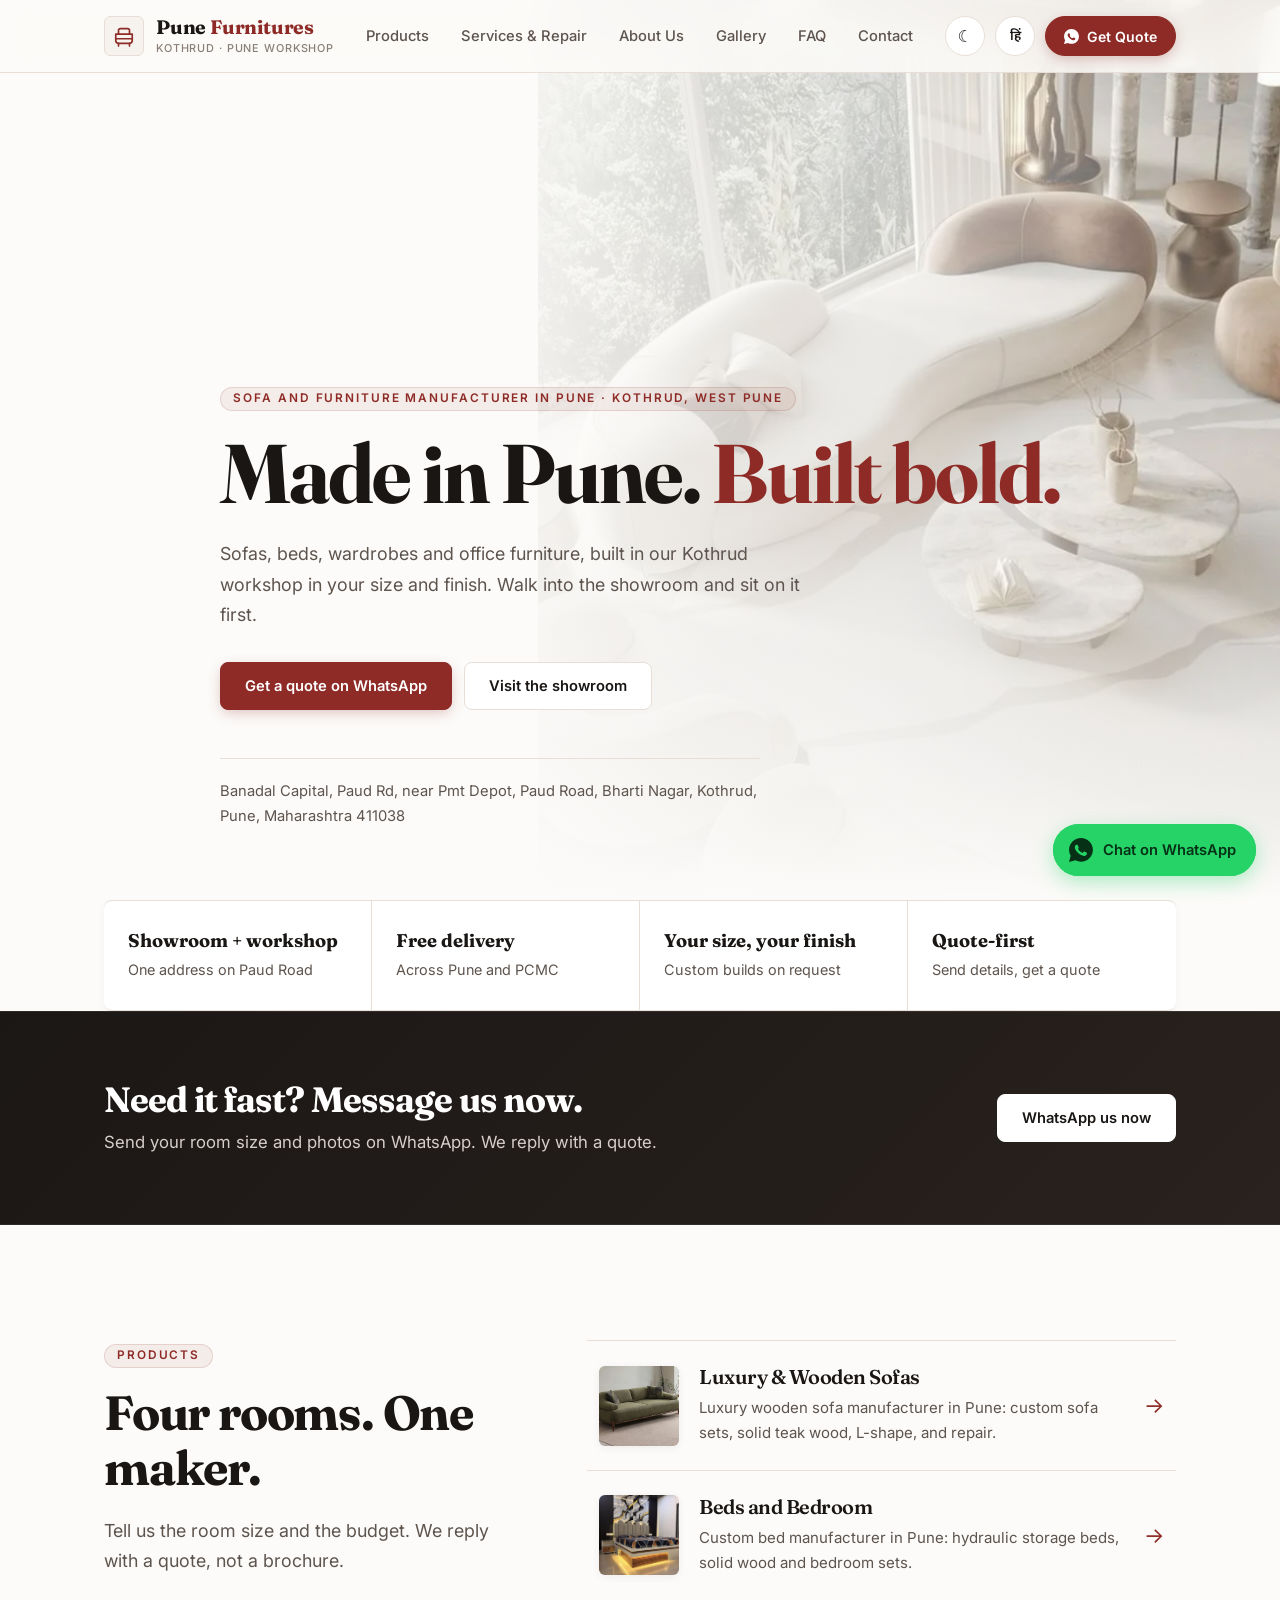
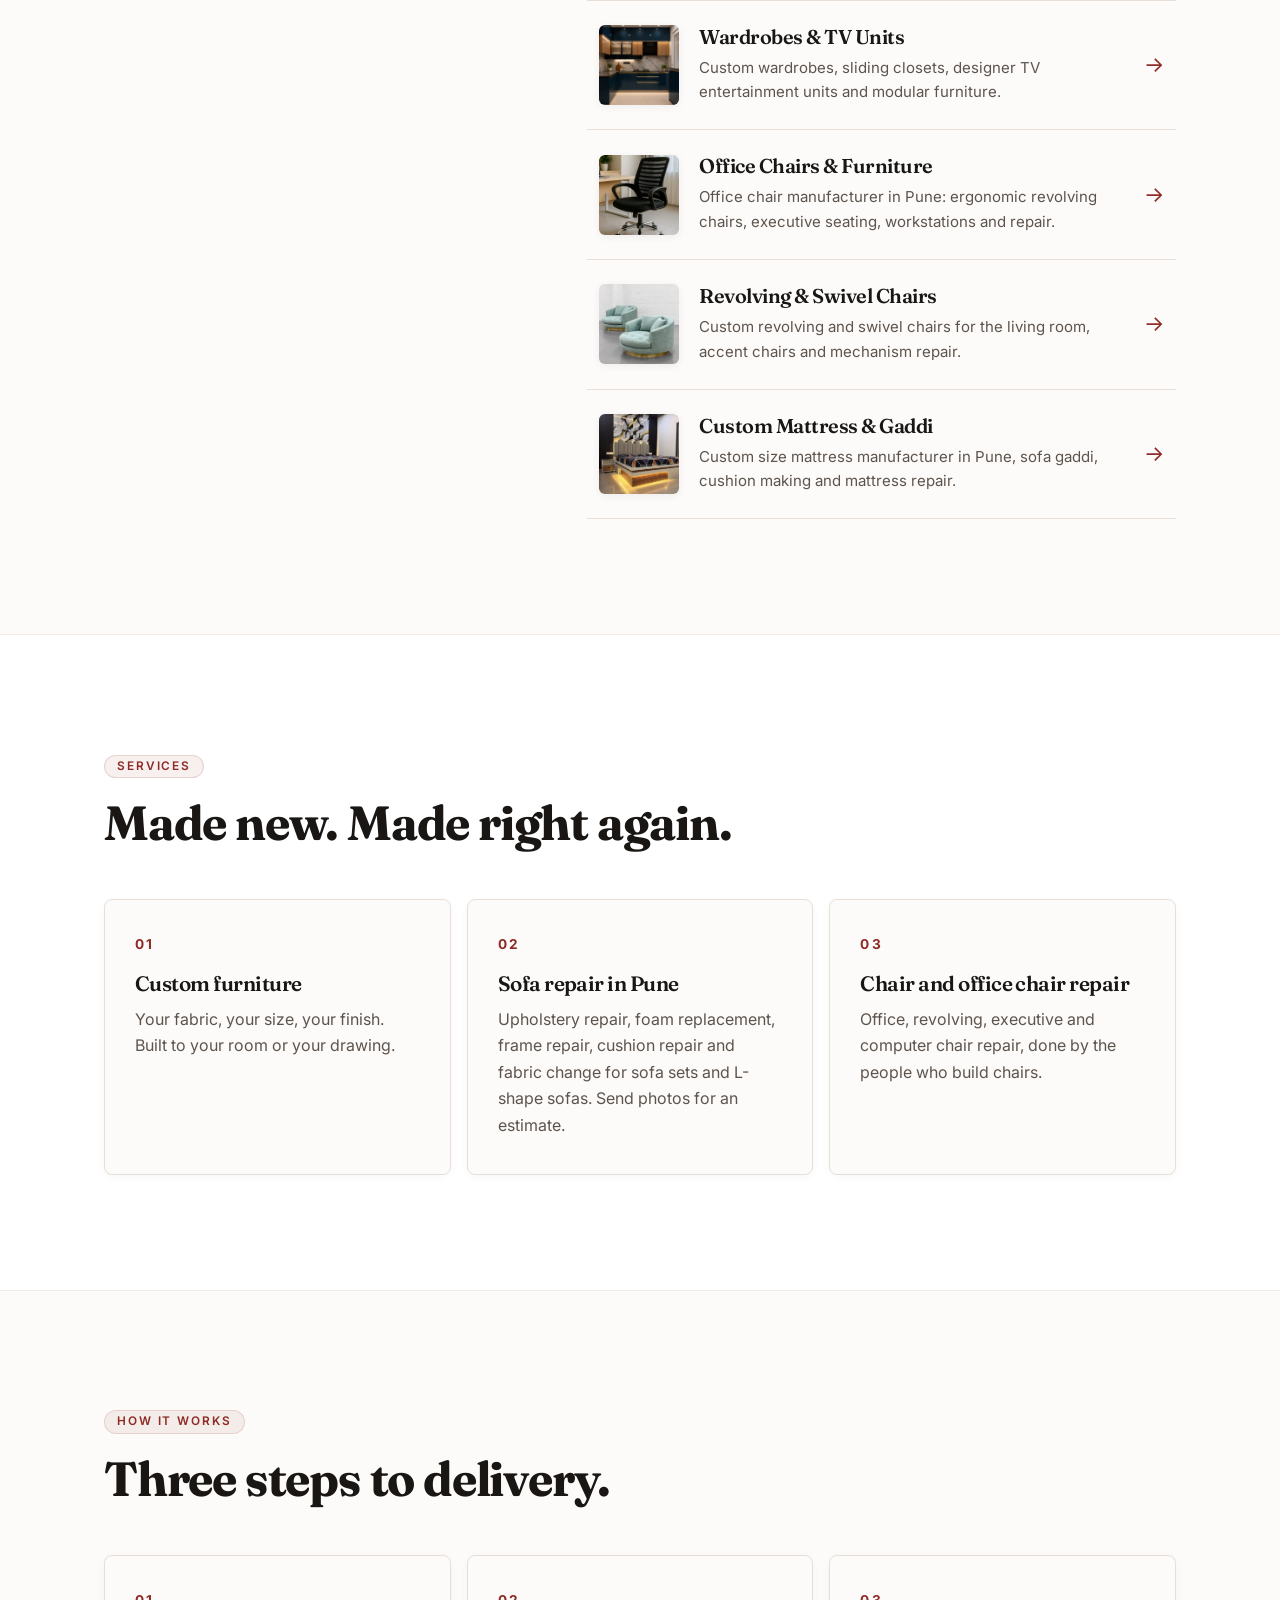
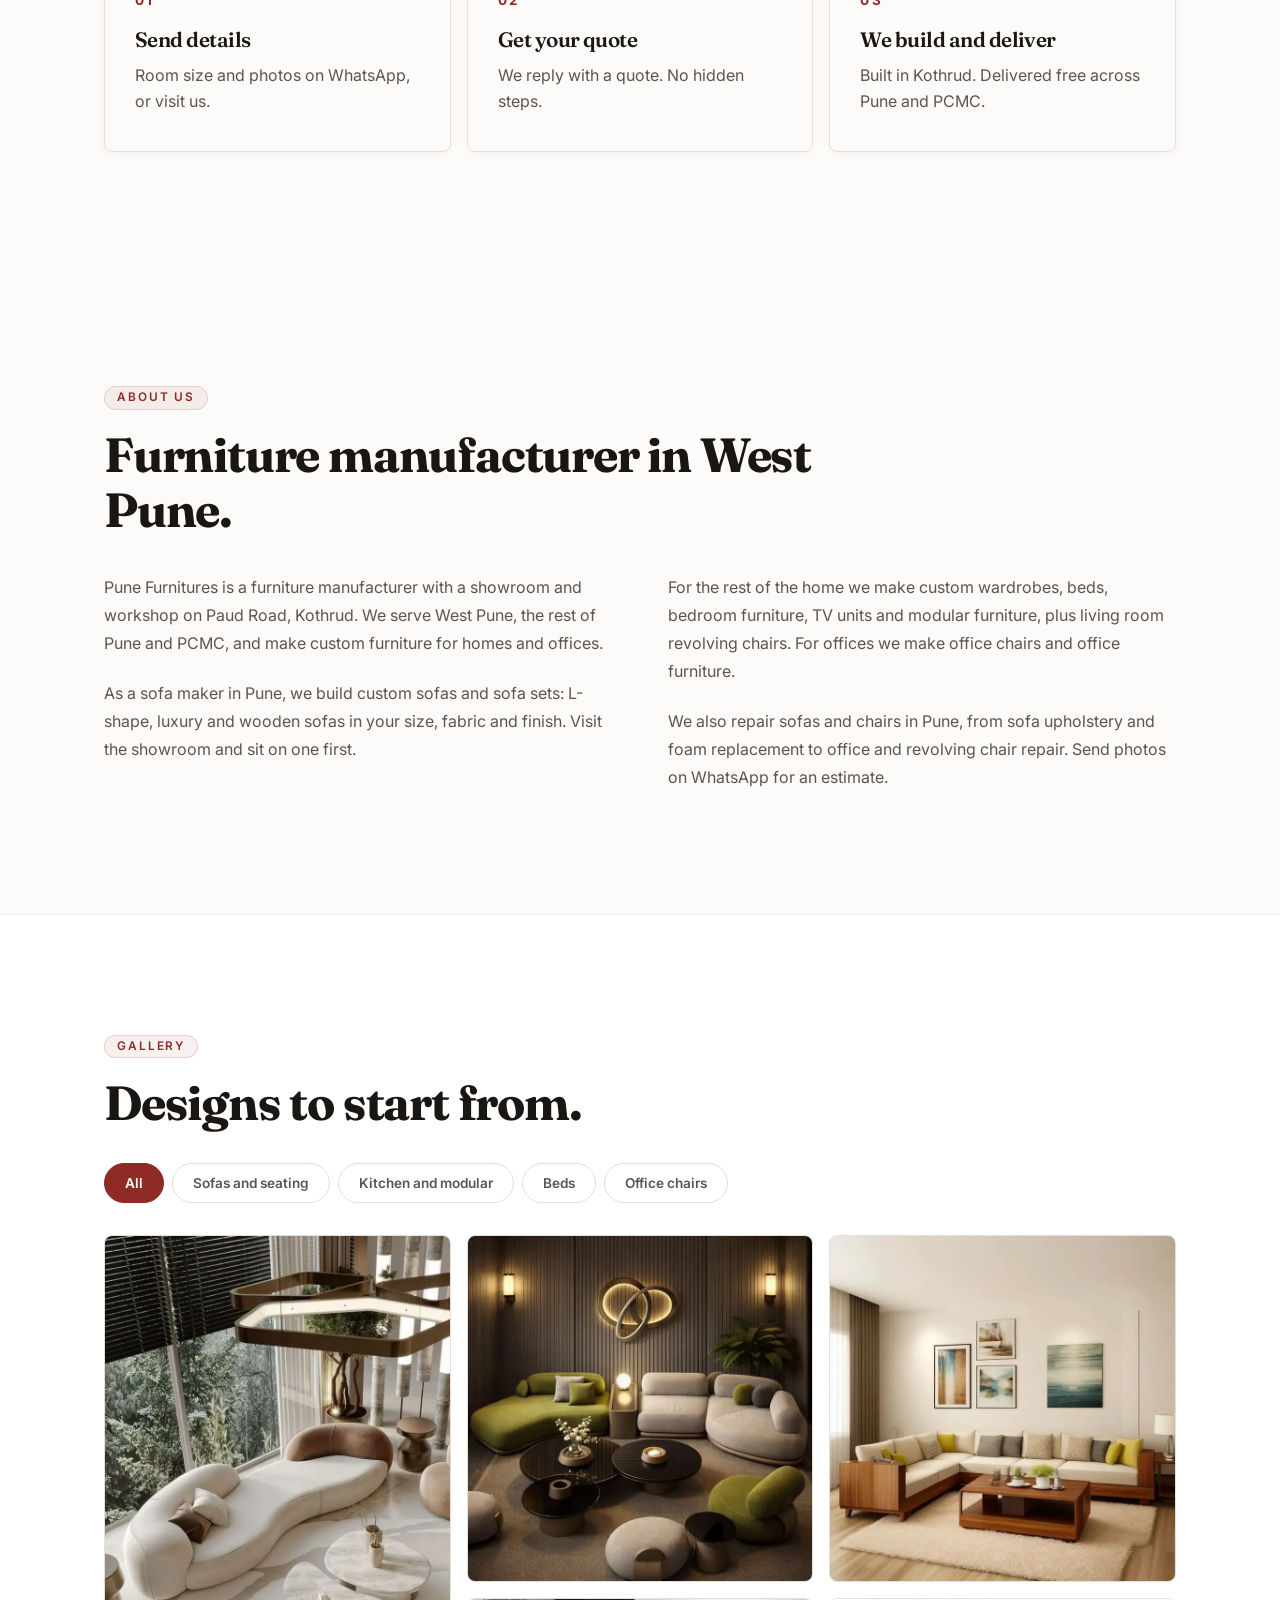
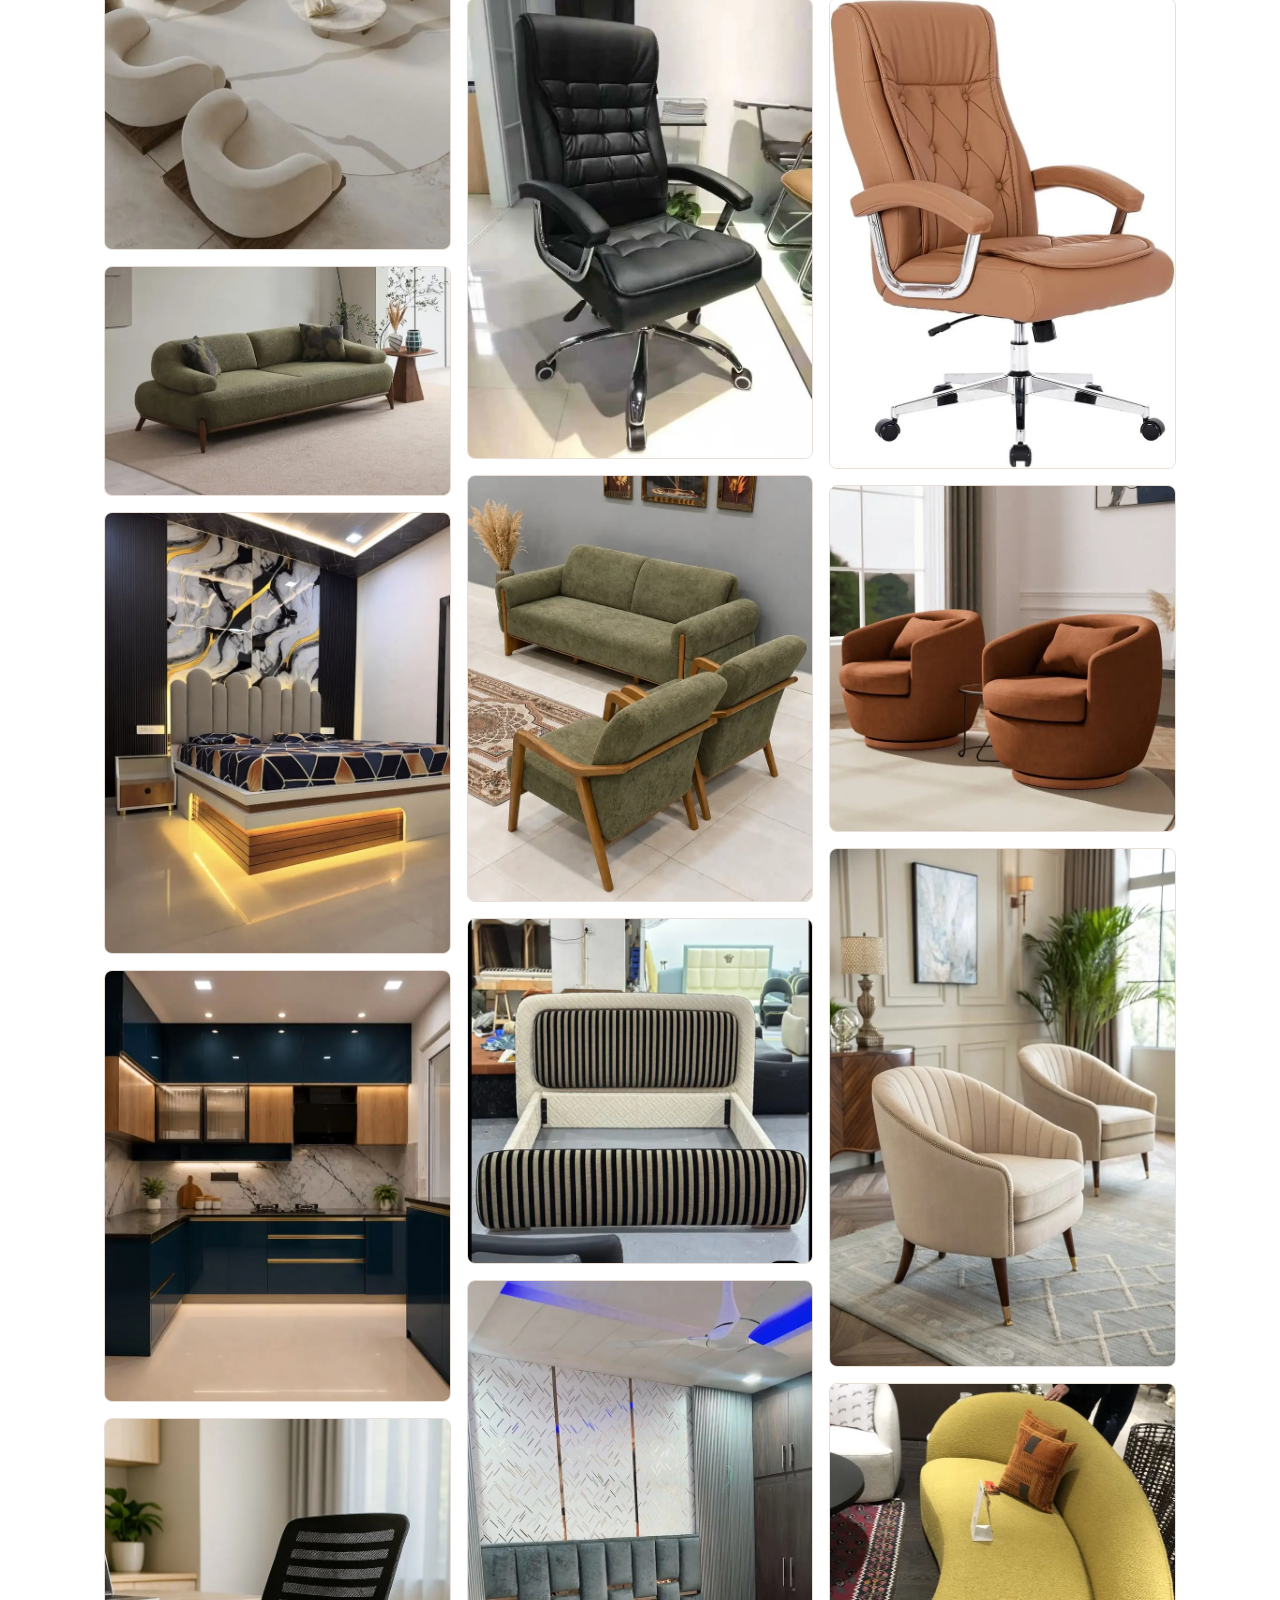
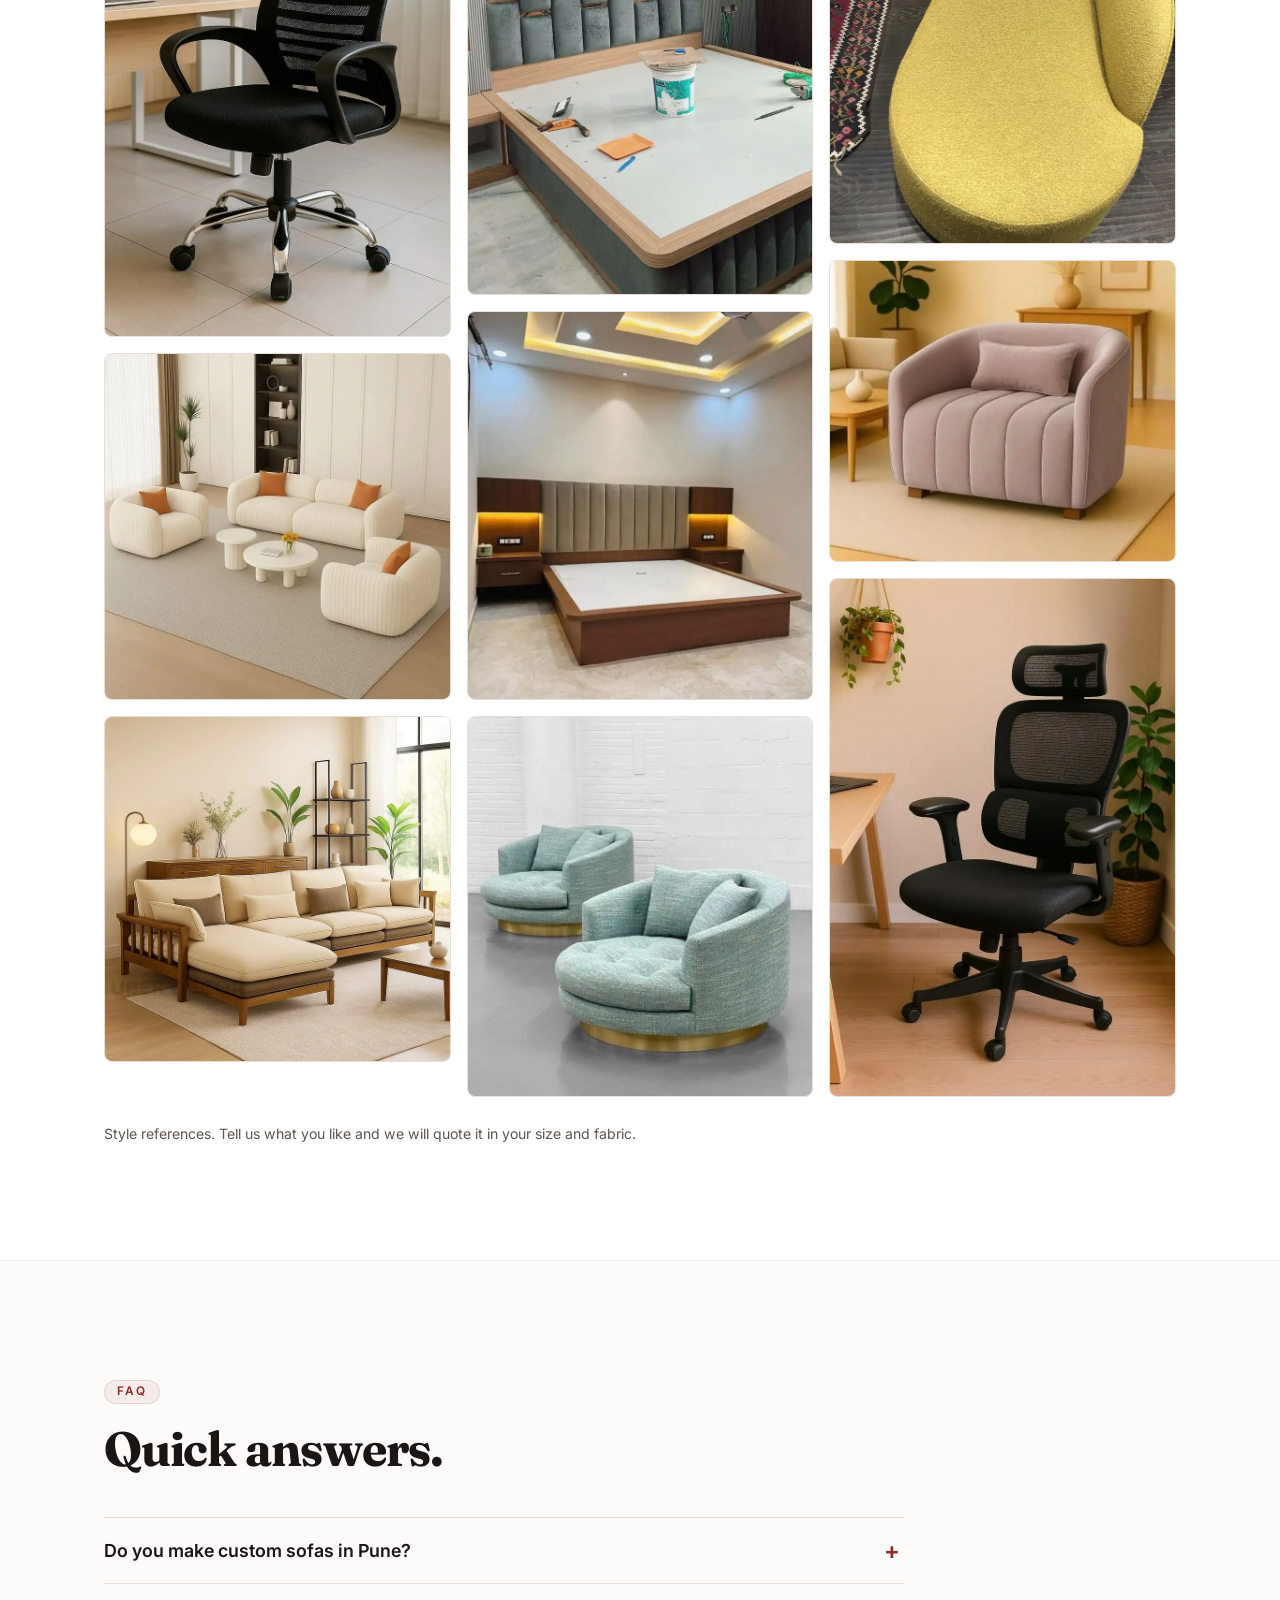
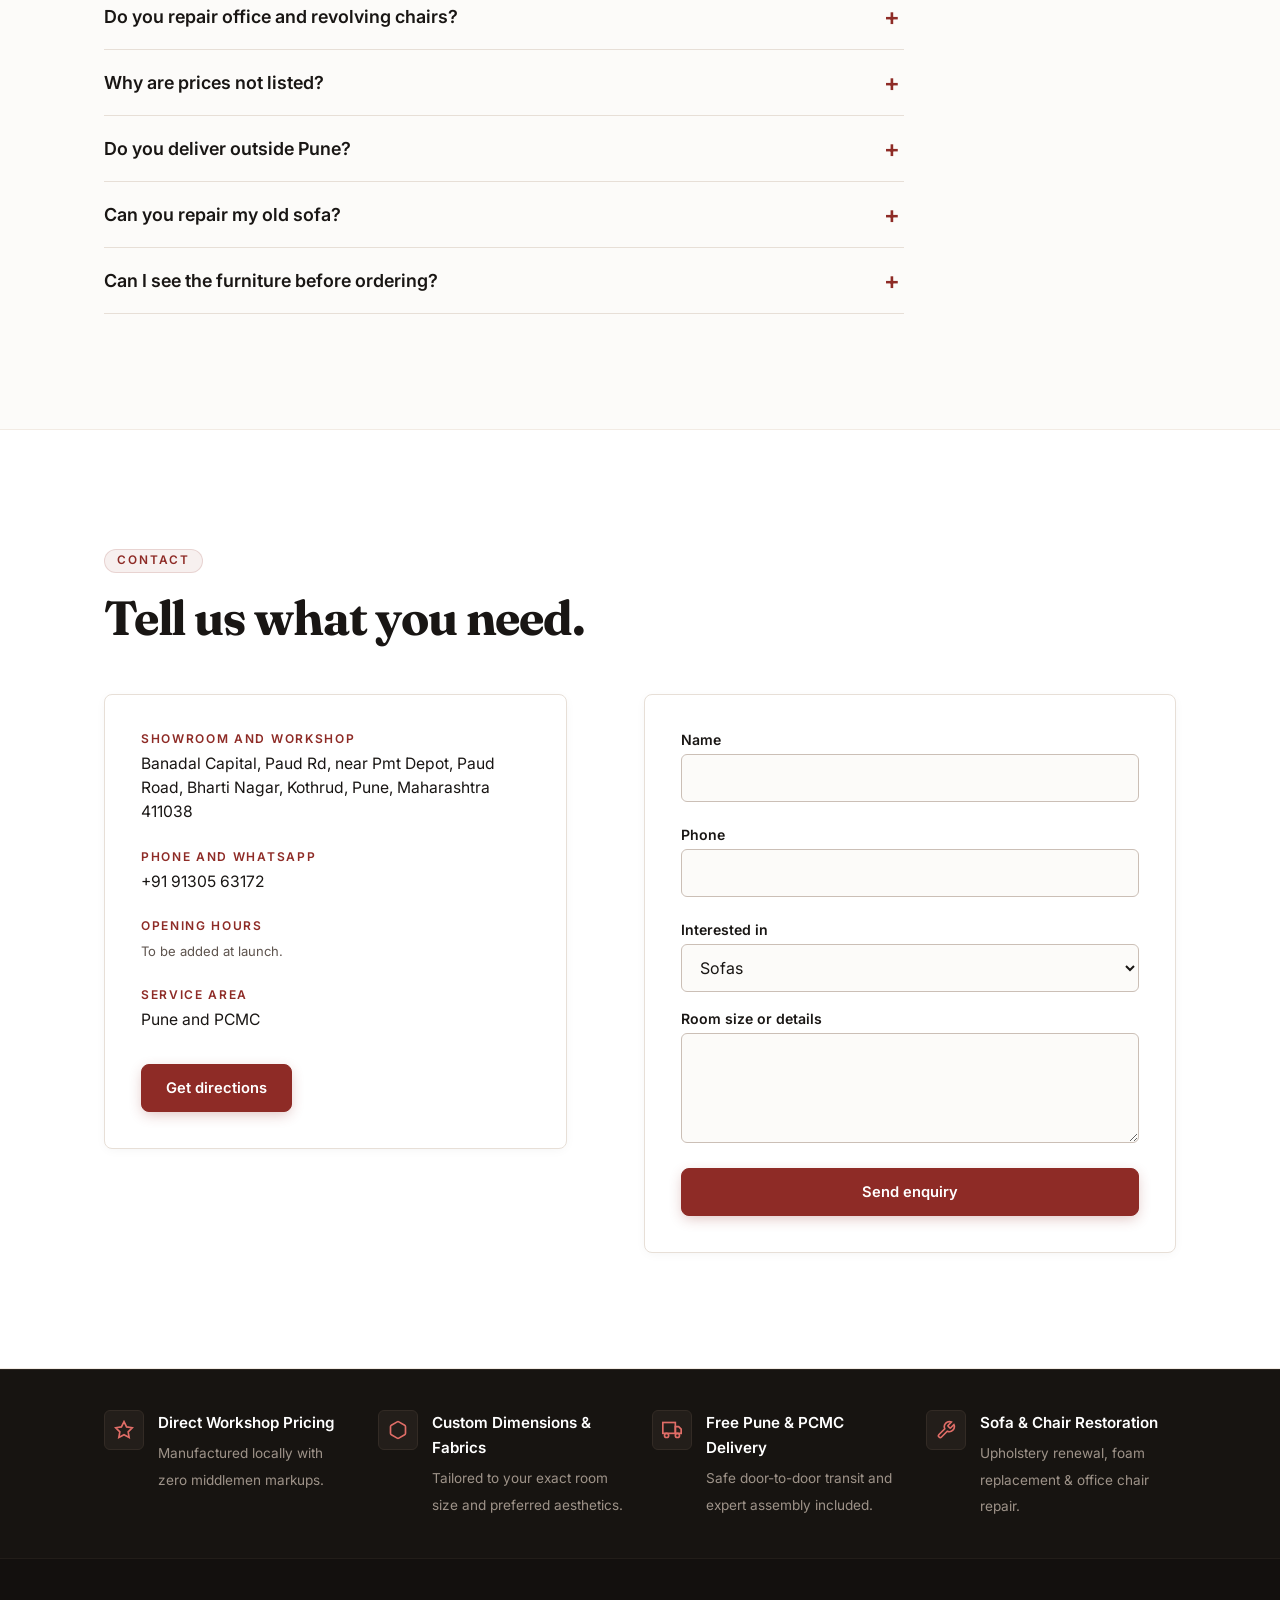
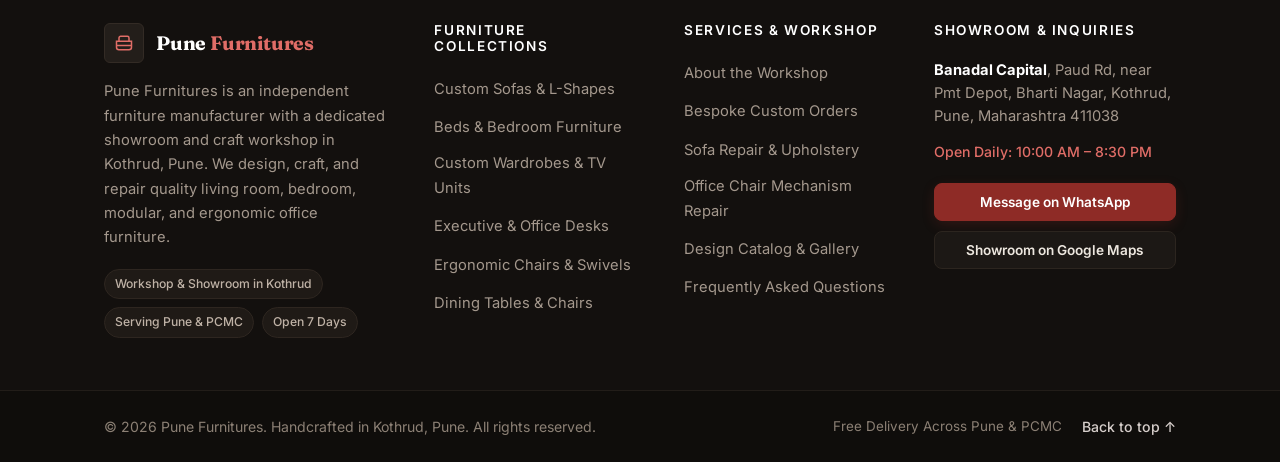
==== index.html @ 3d2c9db1 "add root index redirect" ====
<!DOCTYPE html>
<html lang="en">
<head>
  <meta charset="utf-8">
  <meta name="viewport" content="width=device-width, initial-scale=1">
  <title>Pune Furnitures</title>
  <meta http-equiv="refresh" content="0; url=public_html/index.html">
  <script>window.location.replace("public_html/index.html");</script>
</head>
<body style="font-family:sans-serif;display:grid;place-items:center;min-height:100vh;margin:0;background:#fcfbf9;color:#191614;">
  <p>Redirecting to <a href="public_html/index.html">Pune Furnitures</a>...</p>
</body>
</html>
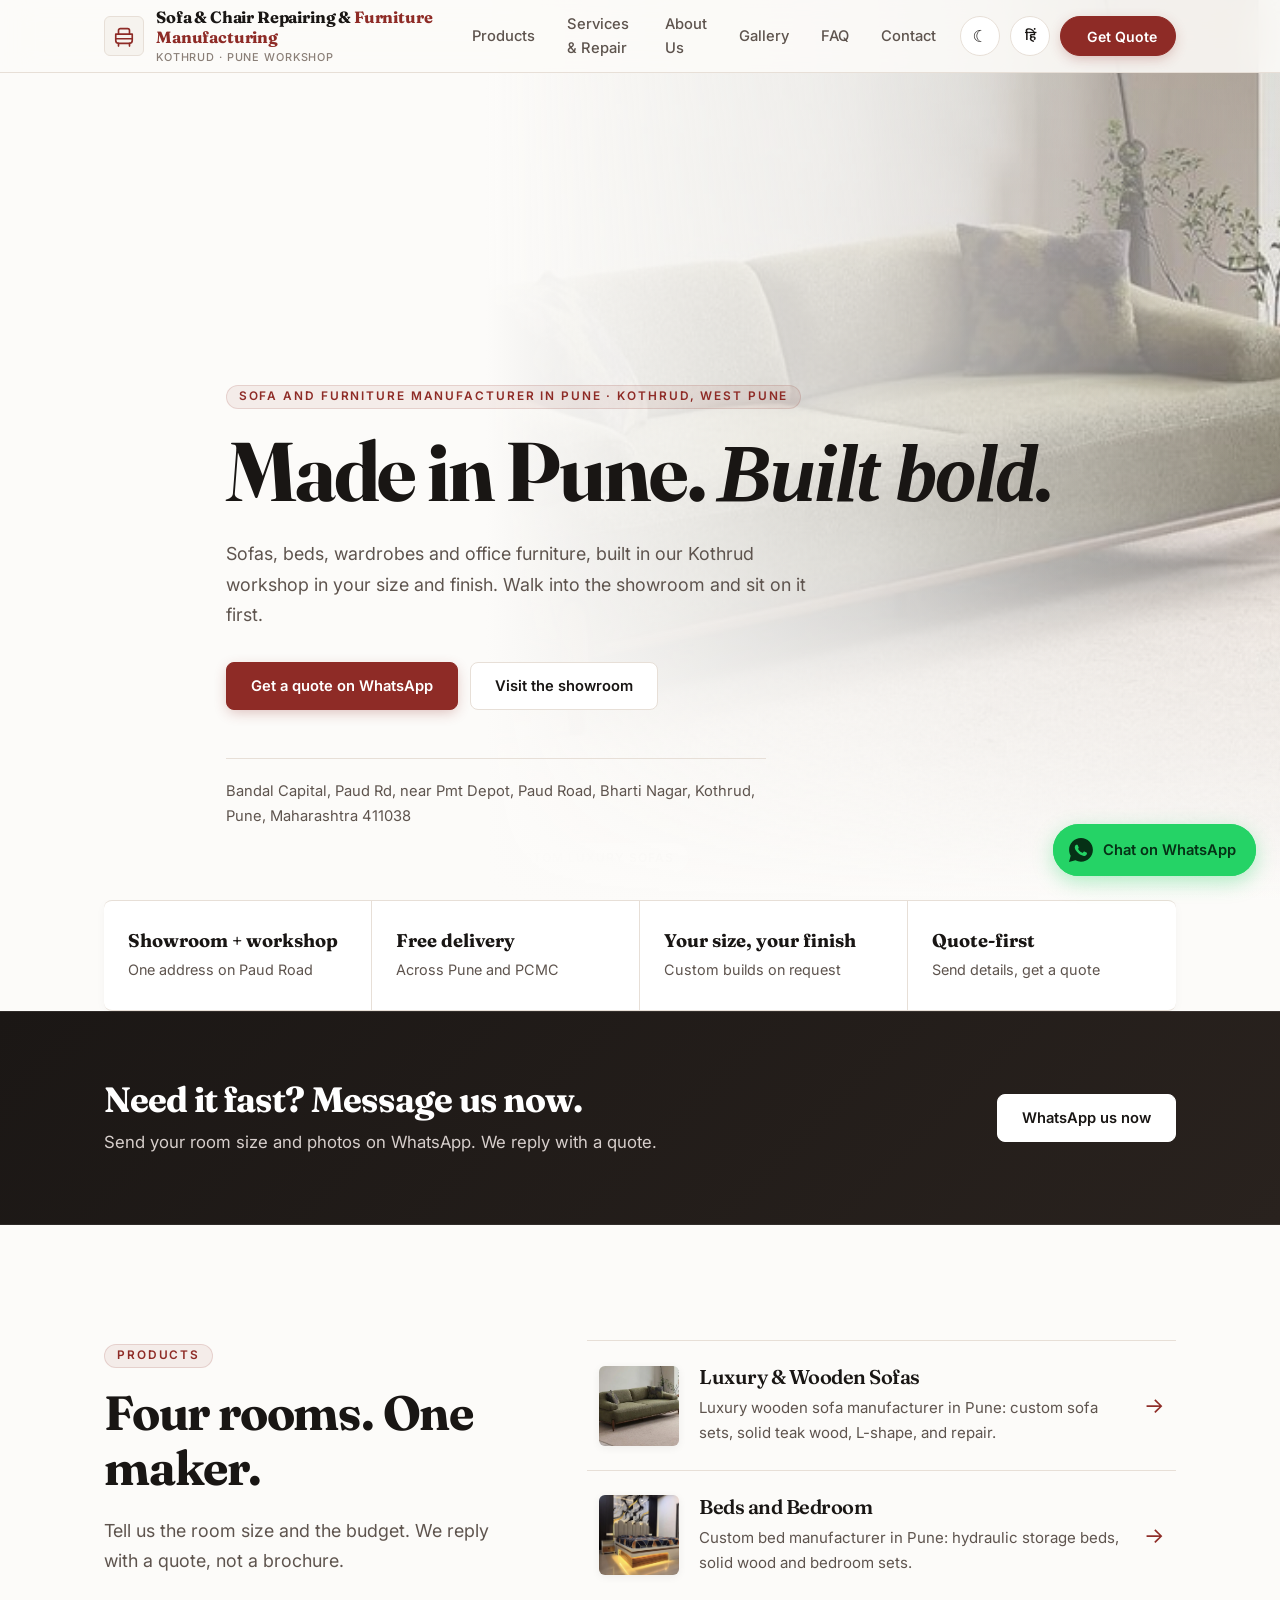
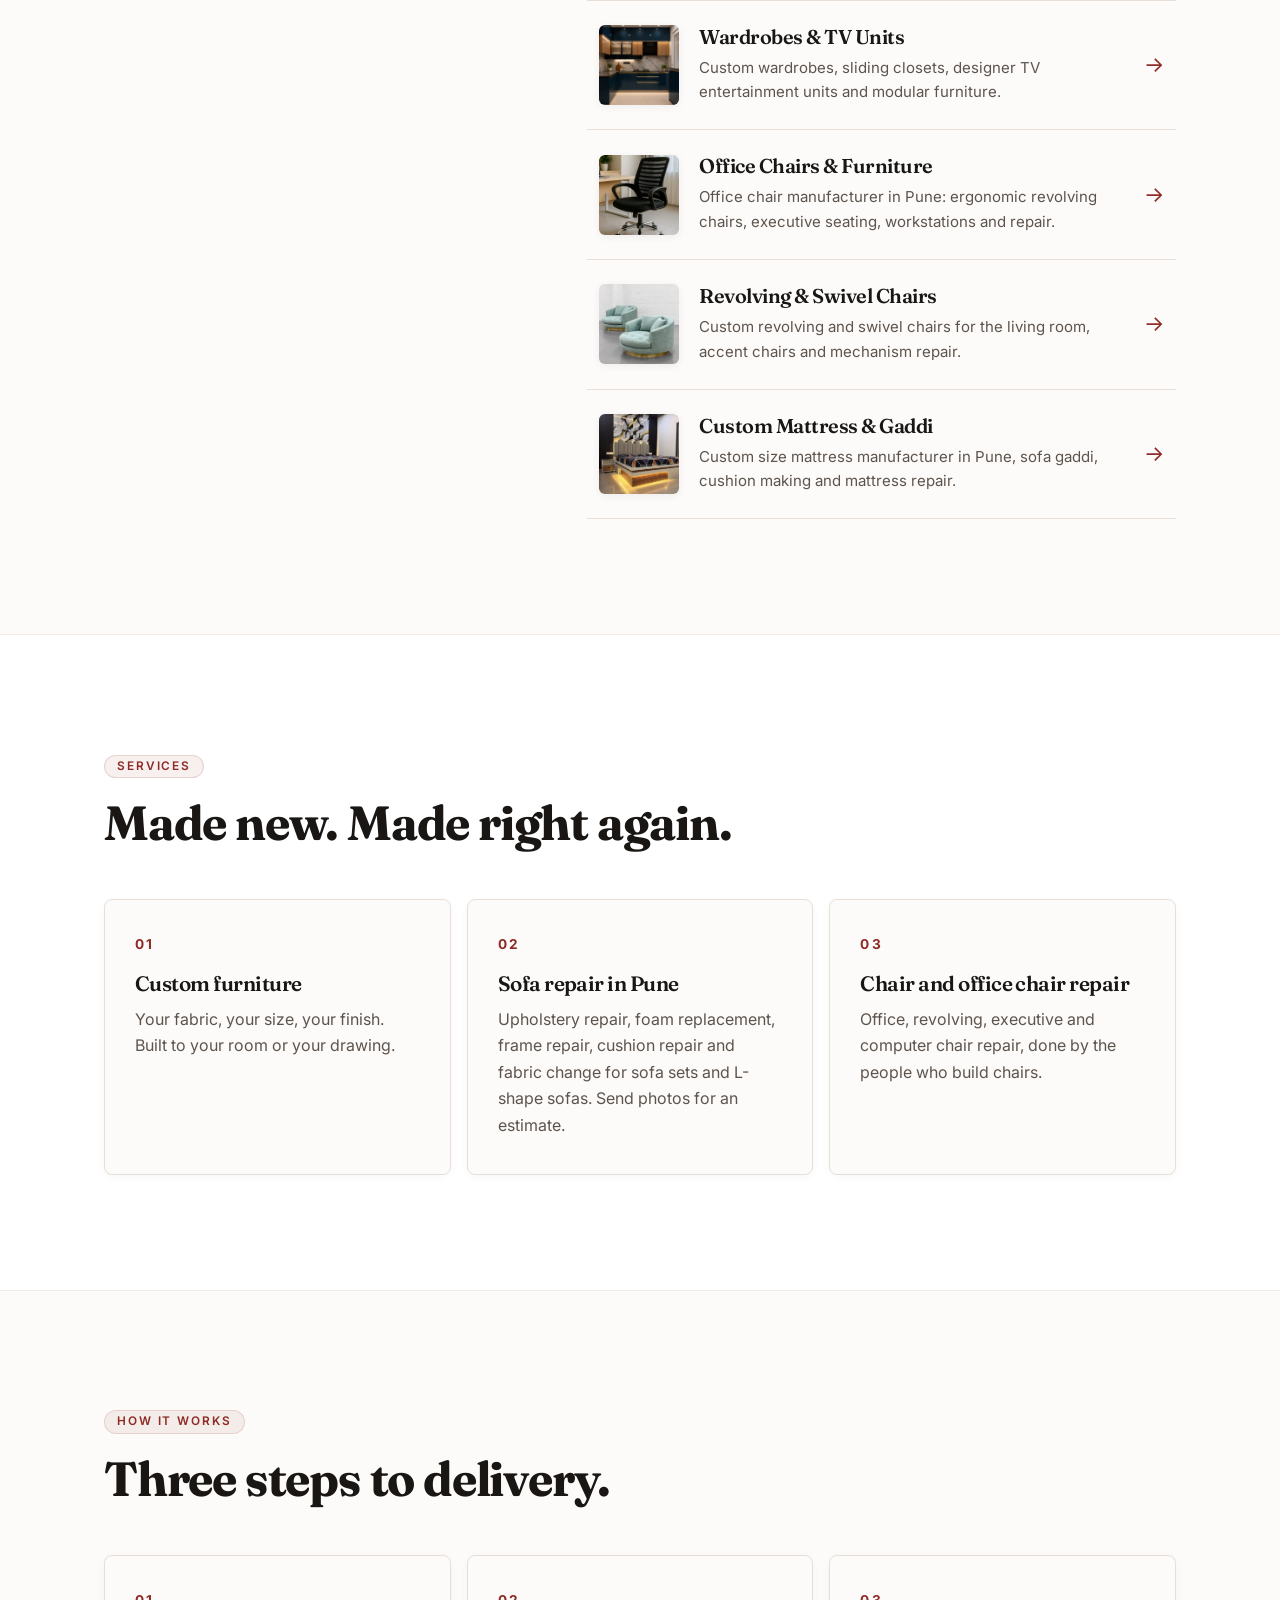
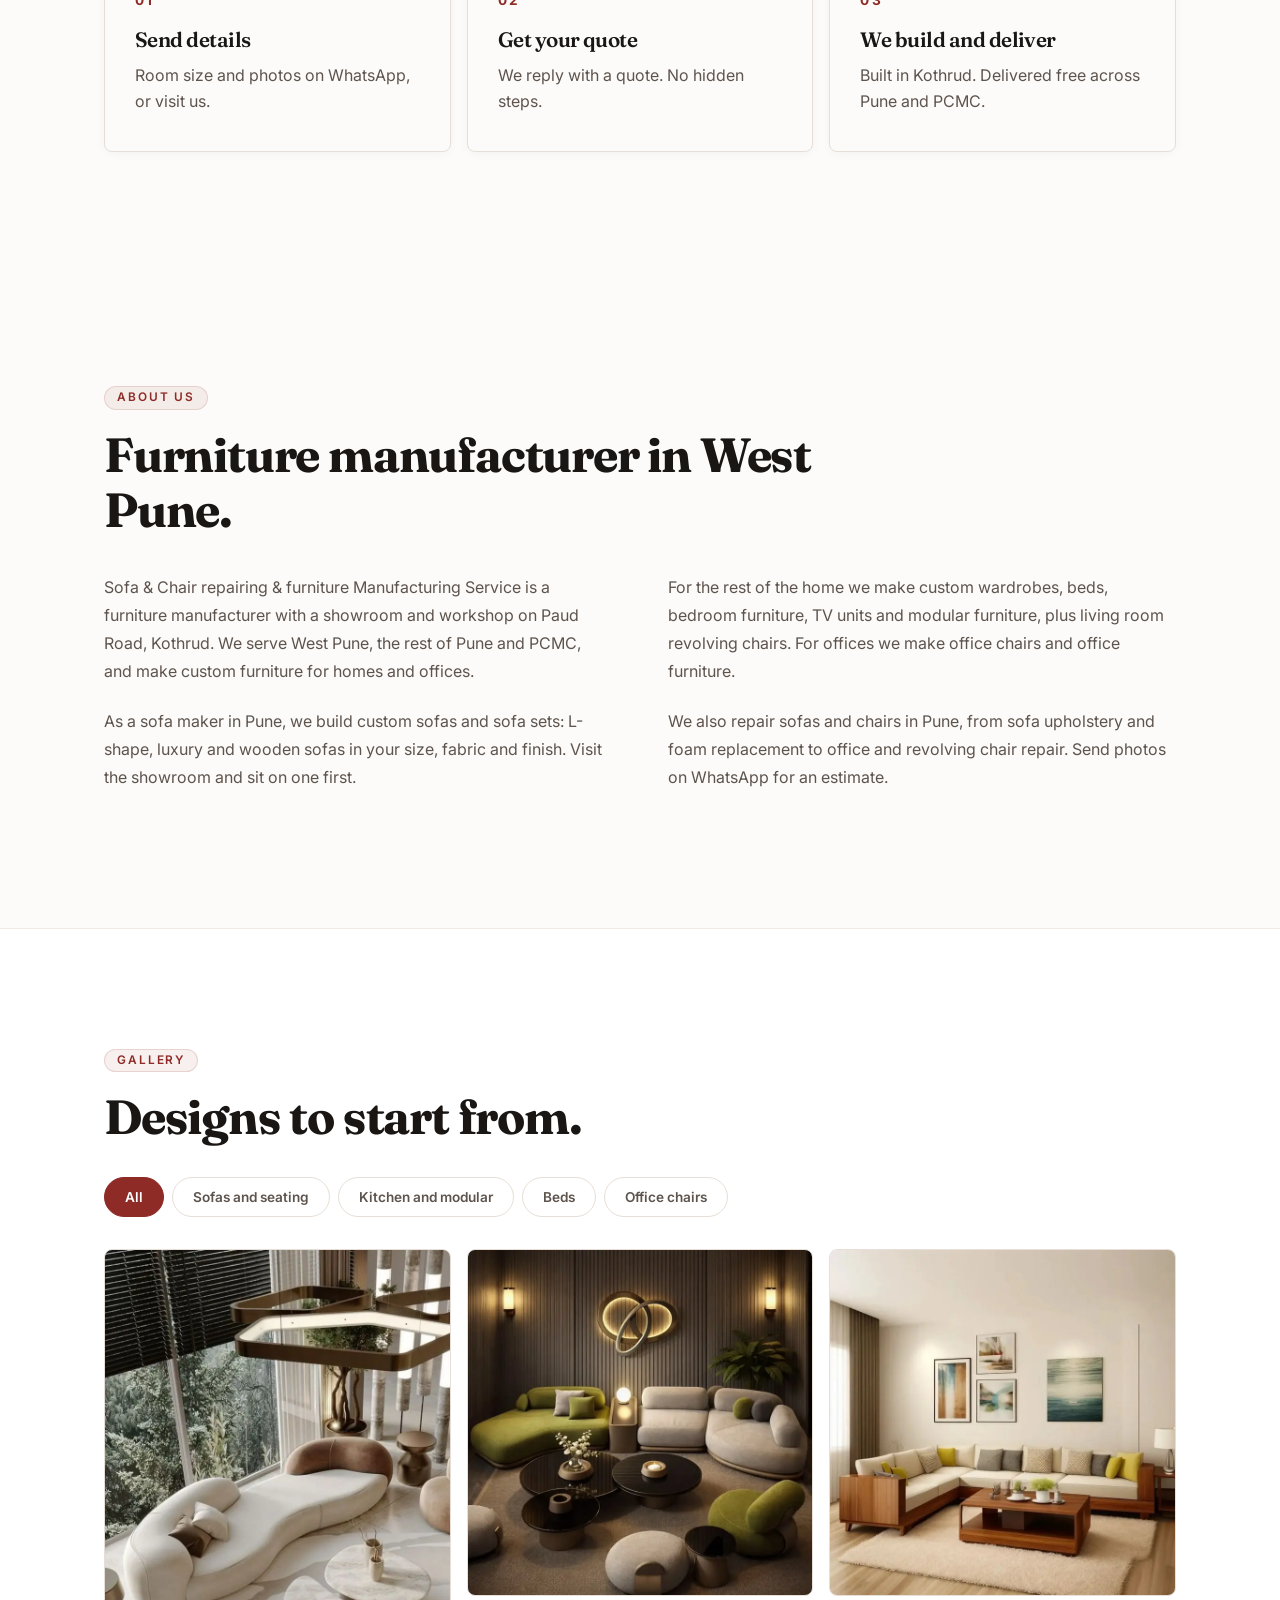
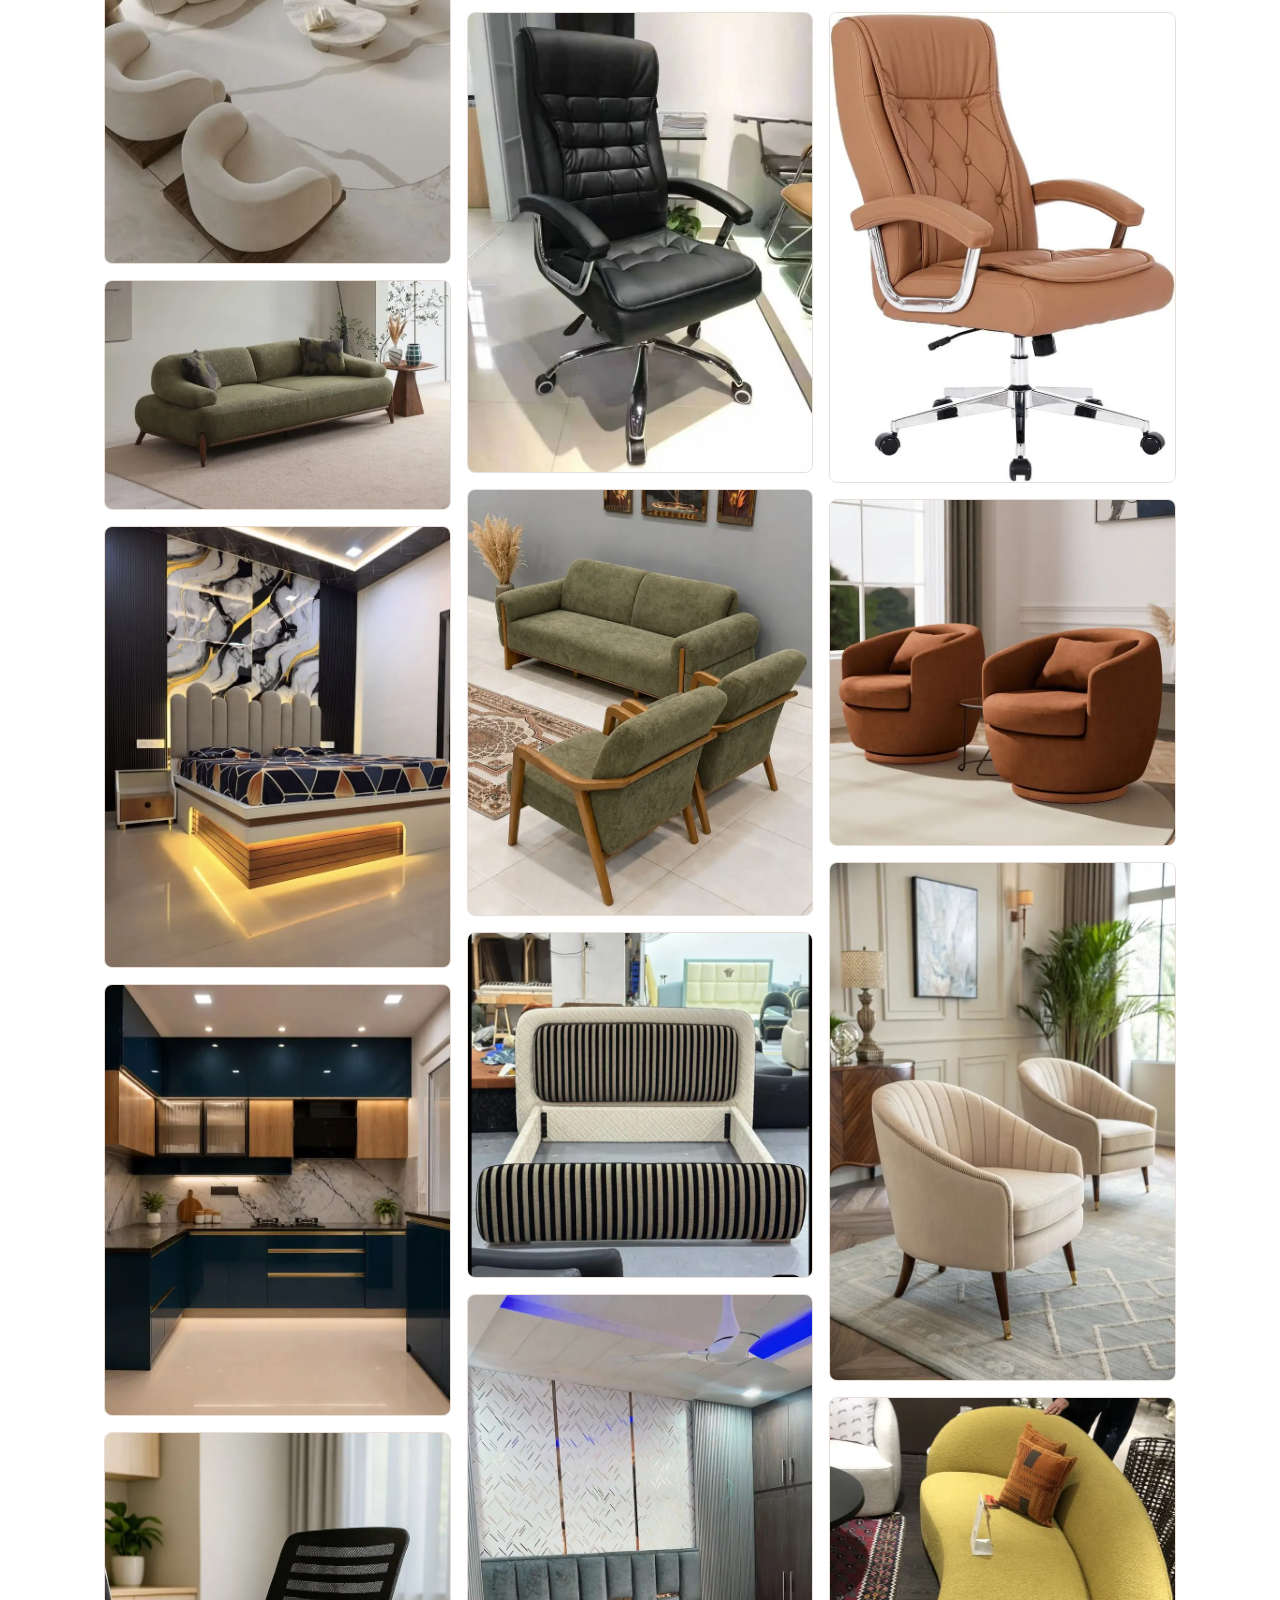
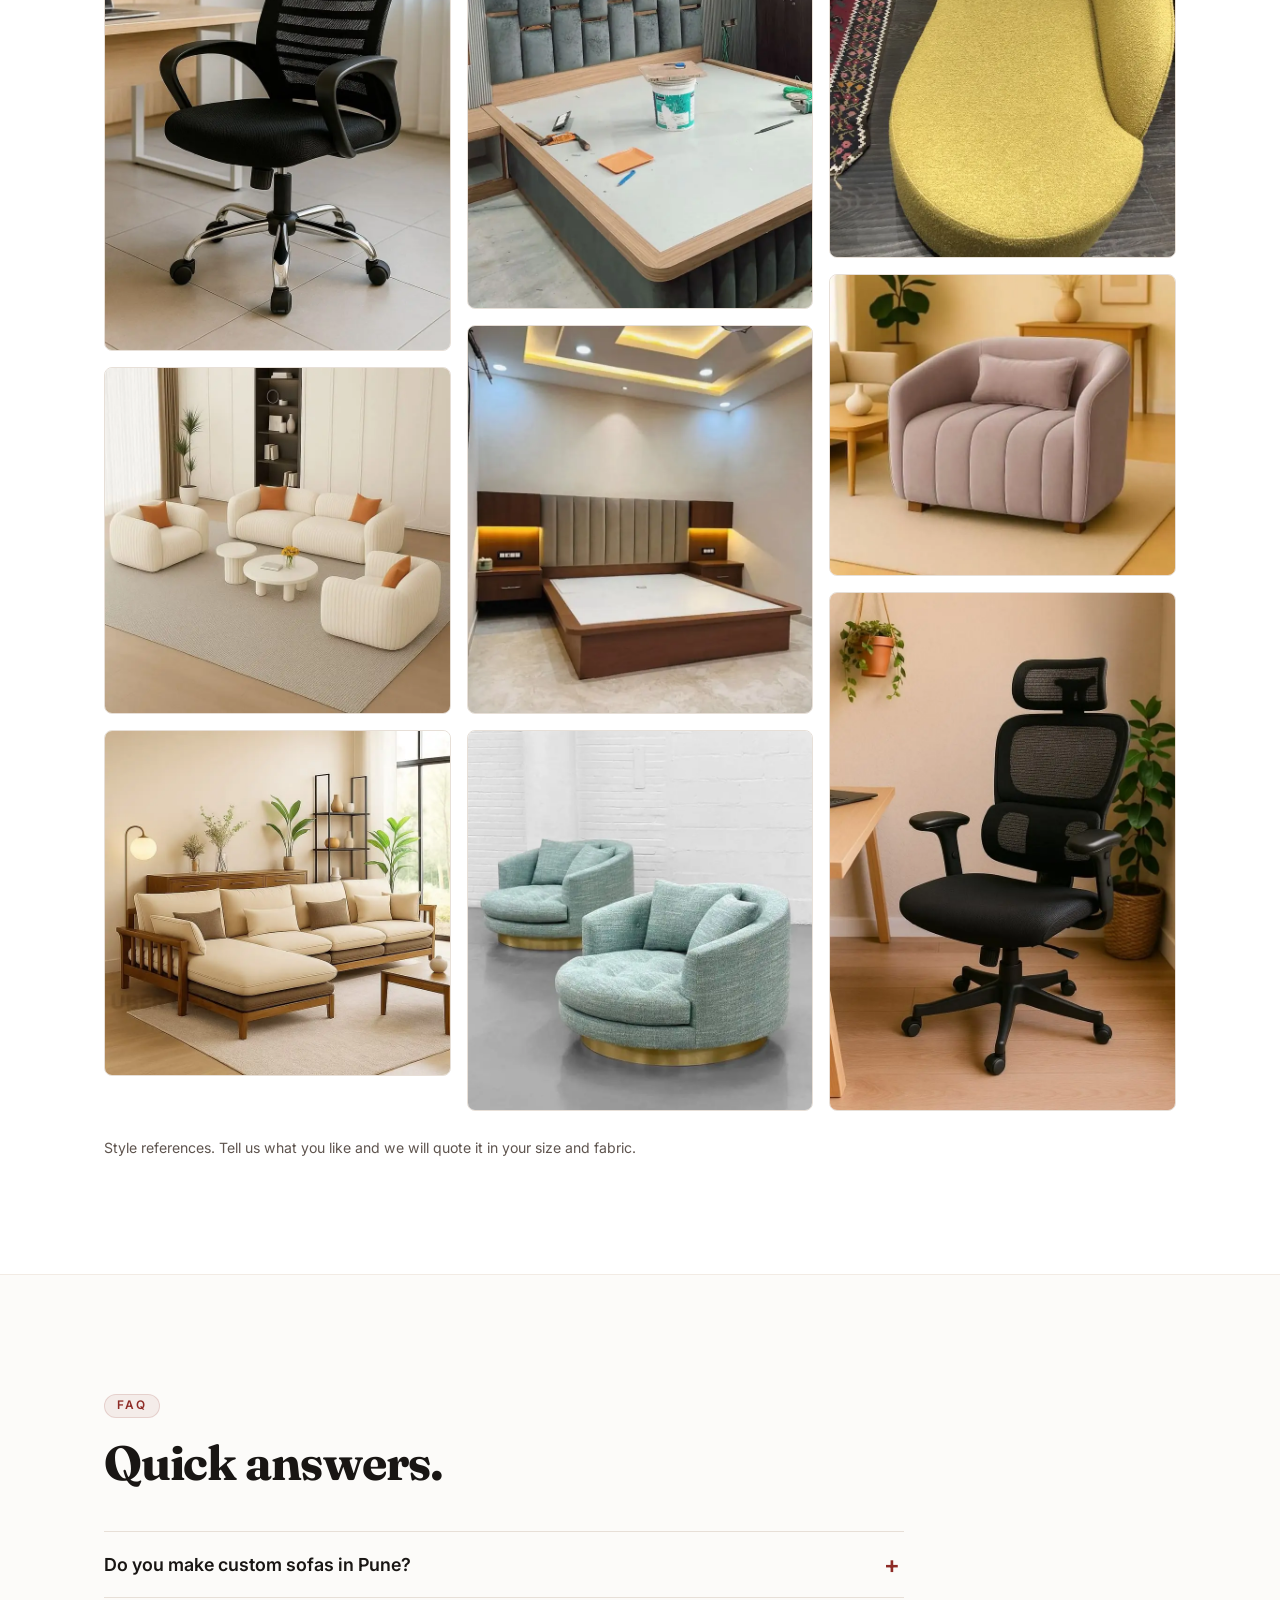
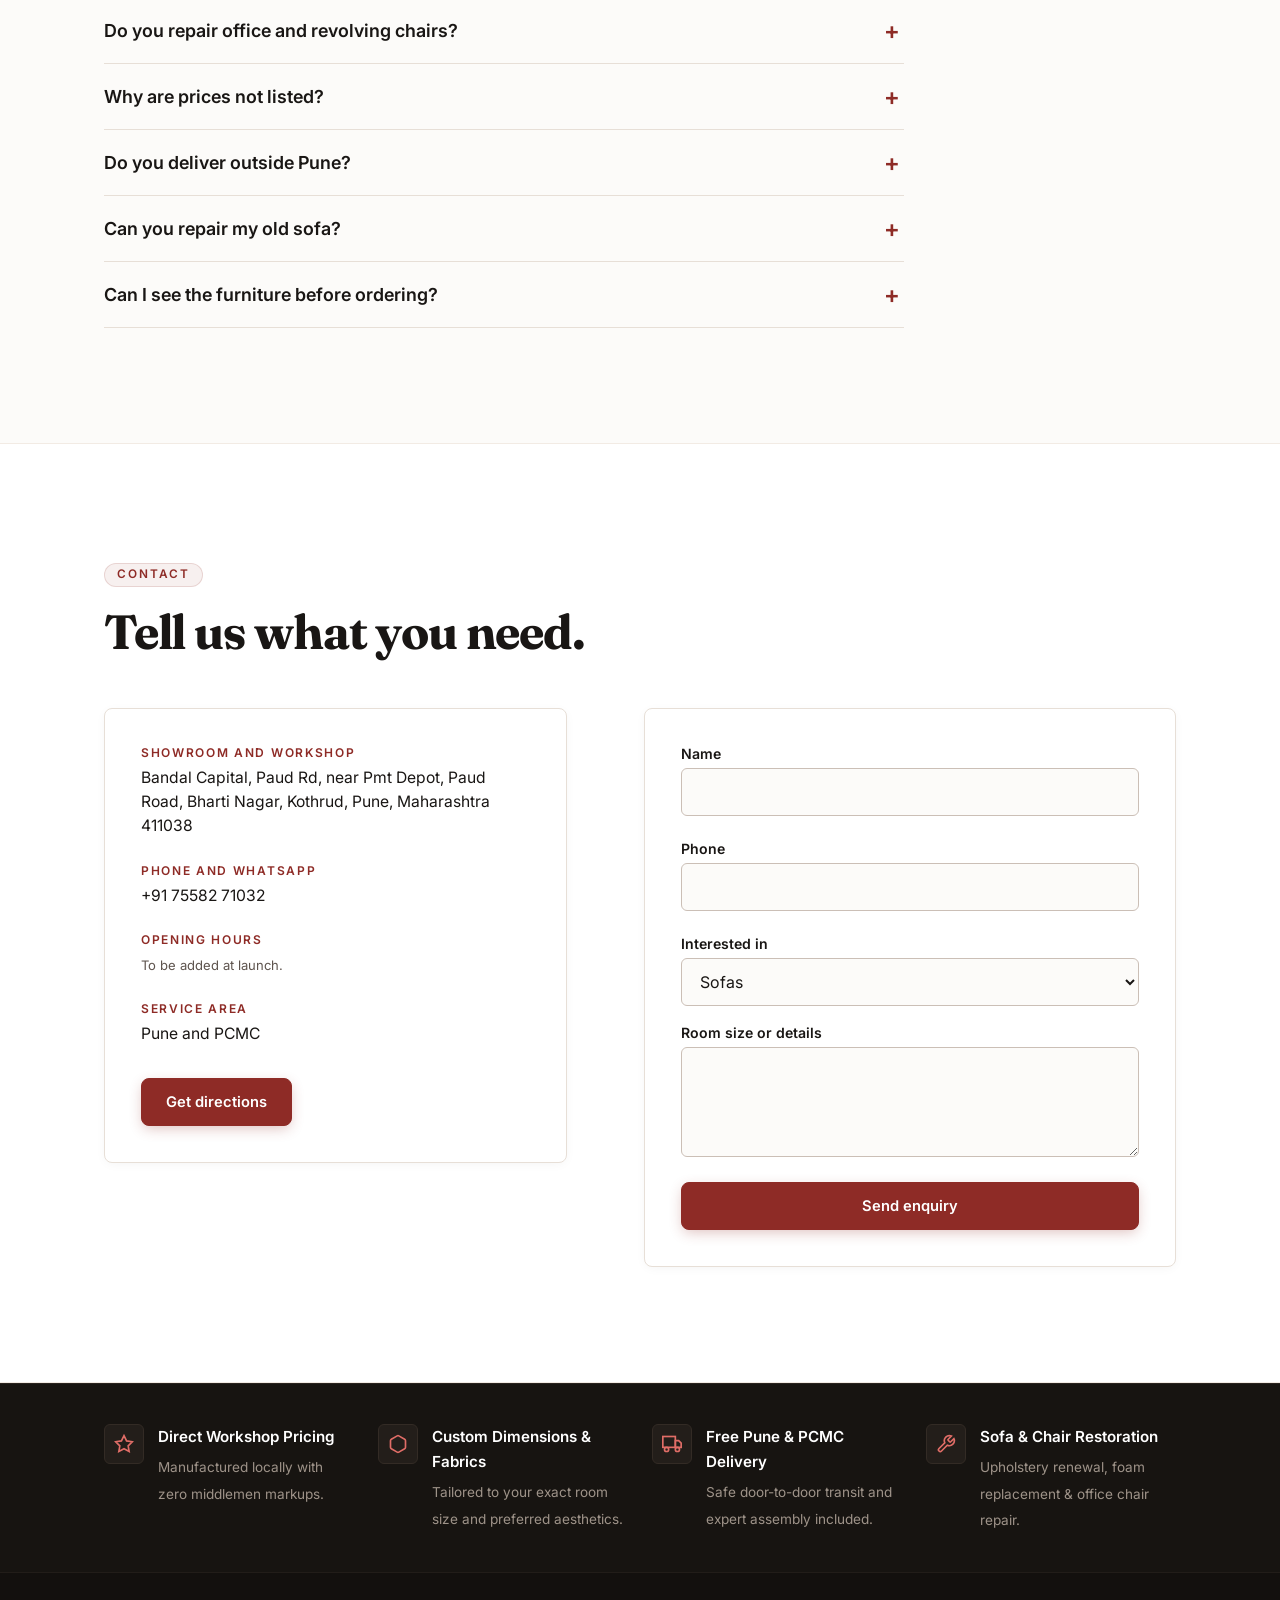
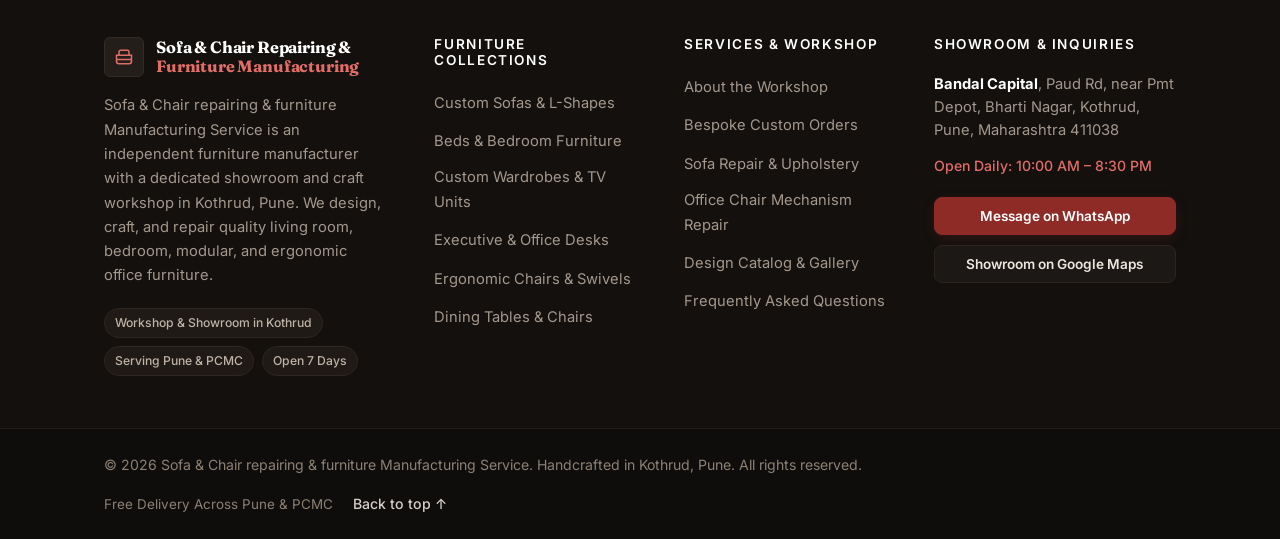
==== commit 6305acf3: "feat: update address to Bandal Capital, phone to 07558271032, and brand name to Sofa & Chair repairi" ====
--- a/index.html
+++ b/index.html
@@ -3,11 +3,11 @@
 <head>
   <meta charset="utf-8">
   <meta name="viewport" content="width=device-width, initial-scale=1">
-  <title>Pune Furnitures</title>
+  <title>Sofa & Chair repairing & furniture Manufacturing Service</title>
   <meta http-equiv="refresh" content="0; url=public_html/index.html">
   <script>window.location.replace("public_html/index.html");</script>
 </head>
 <body style="font-family:sans-serif;display:grid;place-items:center;min-height:100vh;margin:0;background:#fcfbf9;color:#191614;">
-  <p>Redirecting to <a href="public_html/index.html">Pune Furnitures</a>...</p>
+  <p>Redirecting to <a href="public_html/index.html">Sofa & Chair repairing & furniture Manufacturing Service</a>...</p>
 </body>
 </html>
